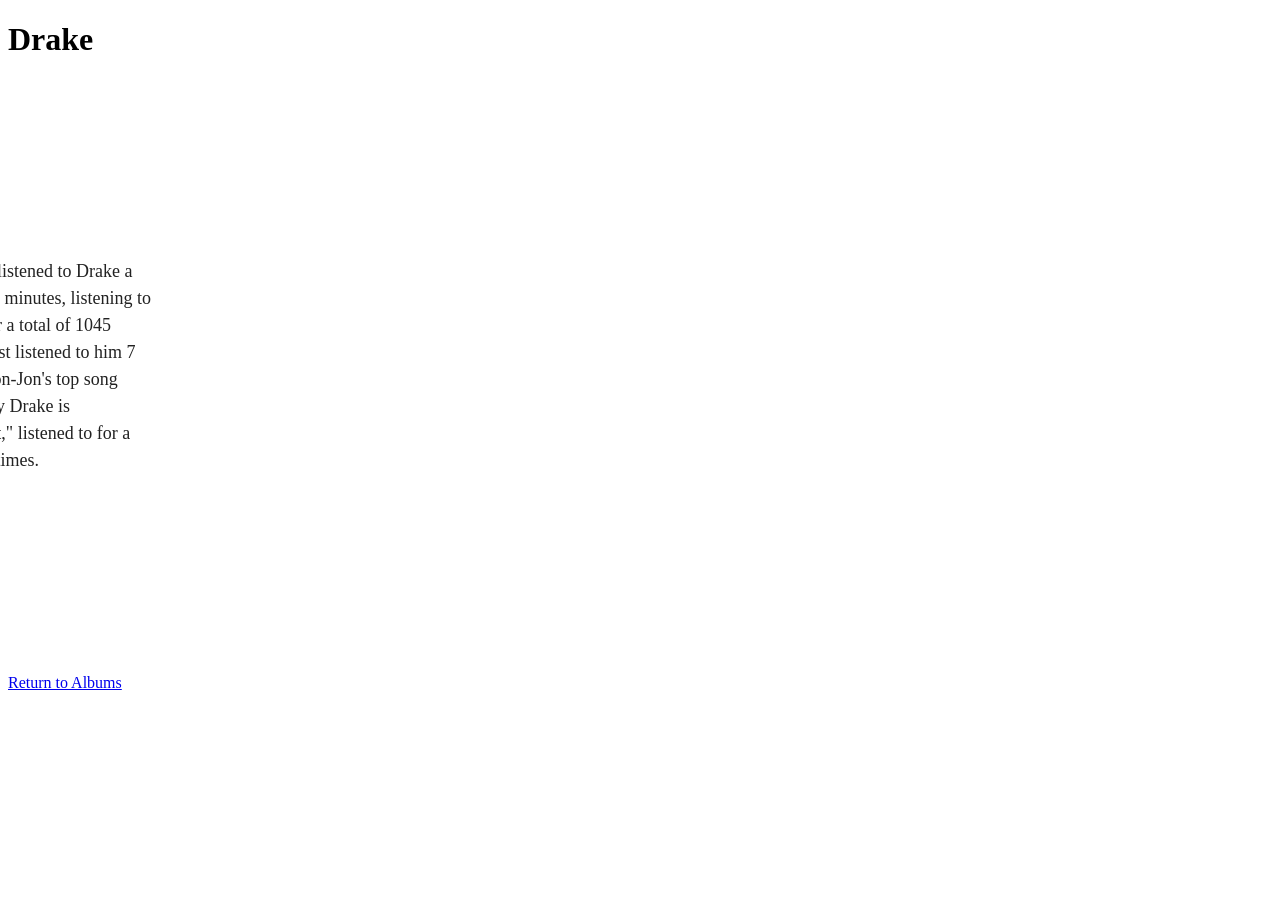
==== AlbumPages/Drake.html @ 048fa3b1 "Fix" ====
<!DOCTYPE html>
<html lang="en">
<head>
    <meta charset="UTF-8">
    <meta name="viewport" content="width=device-width, initial-scale=1.0">
    <title>Drake</title>
    <link rel="stylesheet" href="./AlbumPages/css/style2.css">
</head>
<body>
        <header>
        <h1 class="title">Drake</h1>
        </header>
        <main>
        <div class="slide-container">
            <div class="square7"></div>
                <p style=" margin: 200px -100px; position: static; width: 250px; color: #222; font-size: 18px; line-height: 1.5;">
        Jon-Jon has listened to Drake a total of
        4183 minutes, listening to his tracks for
        a total of 1045 times. He first listened
        to him 7 years ago. Jon-Jon's top song listened
        to by Drake is "Passionfruit," listened to
        for a total of 139 times.
        </p>
        </div>
            <div class="button-div">
            <a href="/index.html" class="button">Return to Albums</a>
        </div>
        </main>
</body>
</html>
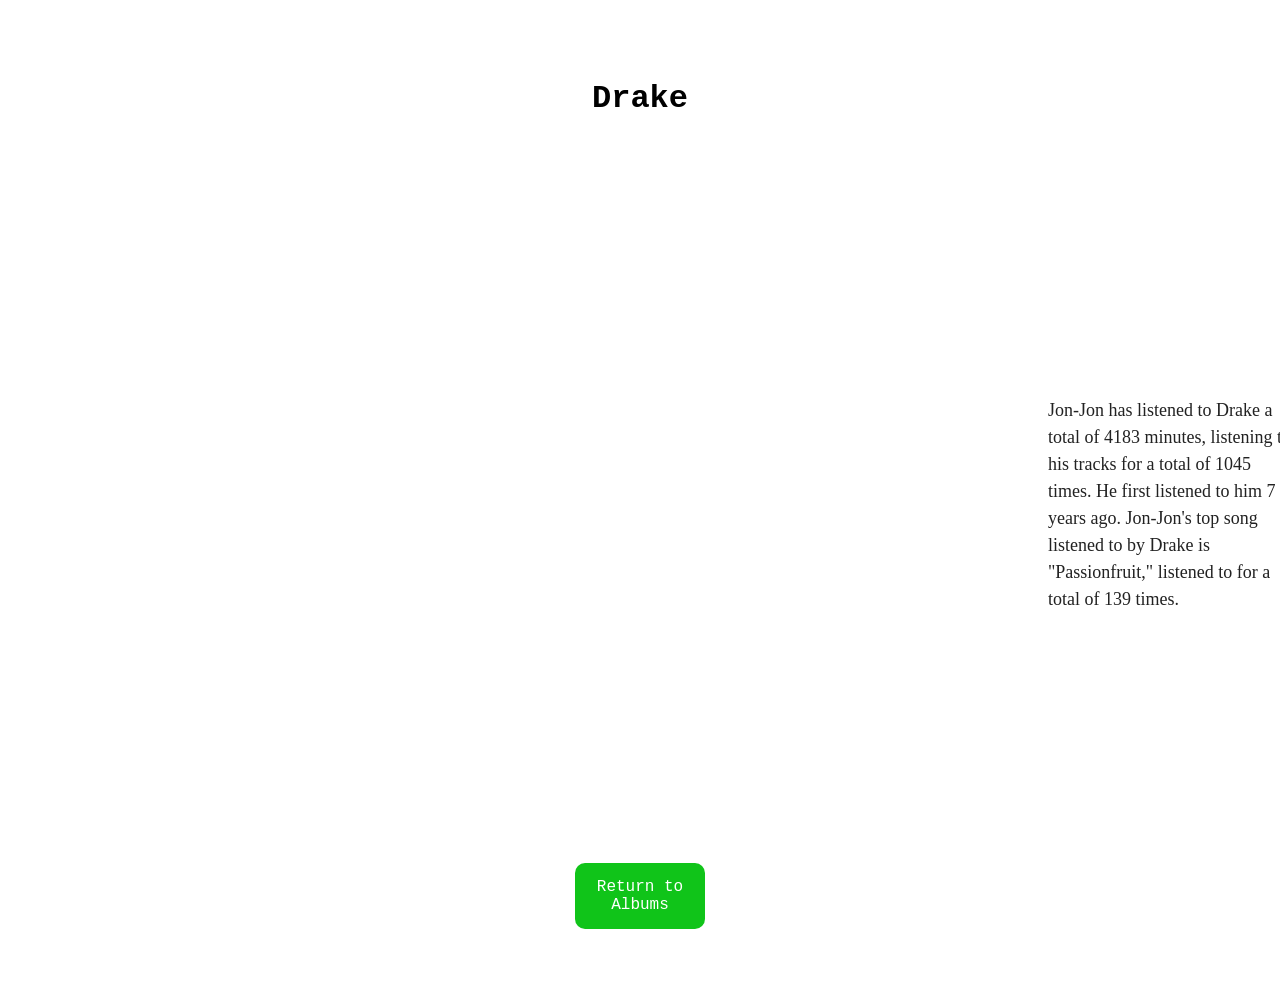
==== commit 231c9bfa: "Please fix" ====
--- a/AlbumPages/Drake.html
+++ b/AlbumPages/Drake.html
@@ -4,7 +4,7 @@
     <meta charset="UTF-8">
     <meta name="viewport" content="width=device-width, initial-scale=1.0">
     <title>Drake</title>
-    <link rel="stylesheet" href="./AlbumPages/css/style2.css">
+    <link rel="stylesheet" href="css/style2.css">
 </head>
 <body>
         <header>
--- a/AlbumPages/css/style2.css
+++ b/AlbumPages/css/style2.css
@@ -0,0 +1,208 @@
+.title {
+    font-family:'Courier New', Courier, monospace;
+    text-align: center;
+    margin: 80px auto;
+}
+
+body{
+    animation: change-color 10s infinite alternate;
+}
+
+@keyframes change-color {
+    0% {background-color: antiquewhite;}
+    50% {background-color: pink;}
+    100% {background-color:aquamarine;}
+}
+
+body {
+    position: relative;
+}
+
+body > h1 {
+    position: absolute;
+    top: 20px;
+    left: 50%;
+    transform: translateX(-50%);
+    margin: 0;
+    z-index: 10;
+}
+
+.square {
+    width: 500px;
+    height: 500px;
+    border-radius: 100%;
+    margin: 30px 300px;
+    text-align: left;
+    background-image: url(/images/Igor.jpg);
+    background-position: center;
+    background-size: cover;
+    animation: rotate 15s infinite;
+    animation-timing-function: linear;
+}
+
+.square2 {
+    width: 500px;
+    height: 500px;
+    border-radius: 100%;
+    margin: 30px 300px;
+    text-align: left;
+    background-image: url(./images/Graduation.jpg);
+    background-position: center;
+    background-size: cover;
+    animation: rotate 15s infinite;
+    animation-timing-function: linear;
+}
+
+.square3 {
+    width: 500px;
+    height: 500px;
+    border-radius: 100%;
+    margin: 30px 300px;
+    text-align: left;
+    background-image: url(./images/Thriller.png);
+    background-position: center;
+    background-size: cover;
+    animation: rotate 15s infinite;
+    animation-timing-function: linear;
+}
+
+.square4 {
+    width: 500px;
+    height: 500px;
+    border-radius: 100%;
+    margin: 30px 300px;
+    text-align: left;
+    background-image: url(./images/Post\ Malone.webp);
+    background-position: center;
+    background-size: cover;
+    animation: rotate 15s infinite;
+    animation-timing-function: linear;
+}
+
+.square5 {
+    width: 500px;
+    height: 500px;
+    border-radius: 100%;
+    margin: 30px 300px;
+    text-align: left;
+    background-image: url(./images/Gambino.jpg);
+    background-position: center;
+    background-size: cover;
+    animation: rotate 15s infinite;
+    animation-timing-function: linear;
+}
+
+.square6 {
+    width: 500px;
+    height: 500px;
+    border-radius: 100%;
+    margin: 30px 300px;
+    text-align: left;
+    background-image: url(./images/Gorillaz.png);
+    background-position: center;
+    background-size: cover;
+    animation: rotate 15s infinite;
+    animation-timing-function: linear;
+}
+
+.square7 {
+    width: 500px;
+    height: 500px;
+    border-radius: 100%;
+    margin: 30px 300px;
+    text-align: left;
+    background-image: url(./images/Drake.jpg);
+    background-position: center;
+    background-size: cover;
+    animation: rotate 15s infinite;
+    animation-timing-function: linear;
+}
+
+.square8 {
+    width: 500px;
+    height: 500px;
+    border-radius: 100%;
+    margin: 30px 300px;
+    text-align: left;
+    background-image: url(./images/Damn.png);
+    background-position: center;
+    background-size: cover;
+    animation: rotate 15s infinite;
+    animation-timing-function: linear;
+}
+
+.slide-container {
+    width: 100%;
+    overflow: hidden;
+    animation: slideLeft 1.5s ease-out forwards;
+}
+
+
+/* Define the sliding movement */
+@keyframes slideLeft {
+    from {
+        transform: translateX(-150px);
+        opacity: 0;
+    }
+
+    to {
+        transform: translateX(0);
+        opacity: 1;
+    }
+}
+
+@keyframes rotate {
+    from {
+        transform: rotate(0deg);
+    }
+
+    to {
+        transform: rotate(360deg);
+    }
+}
+
+.slide-container {
+    width: 100%;
+    display: flex;
+    align-items: right;
+    gap: 40px;
+    overflow: visible;
+}
+
+.square {
+    flex: 0 0 500px;
+    margin: 30px 0 30px 300px;
+}
+
+.shape-description {
+    position: static;
+    width: 250px;
+    margin: 200px;
+    color: #222;
+    font-size: 18px;
+    line-height: 1.5;
+}
+
+.button-div{
+    text-align: center;
+}
+.button {
+    color: white;
+    background-color:rgb(16, 196, 25);
+    font-family: 'Courier New', Courier, monospace;
+    padding: 15px;
+    margin: 50px auto;
+    display: block;
+    width: 100px;
+    text-align: center;
+    border-radius: 10px;
+    text-decoration: none;
+    display: inline-block;
+    transition: all .5s;
+}
+
+.button:hover {
+    background-color: blueviolet;
+    color: black;
+    transform: scale(1.2);
+}
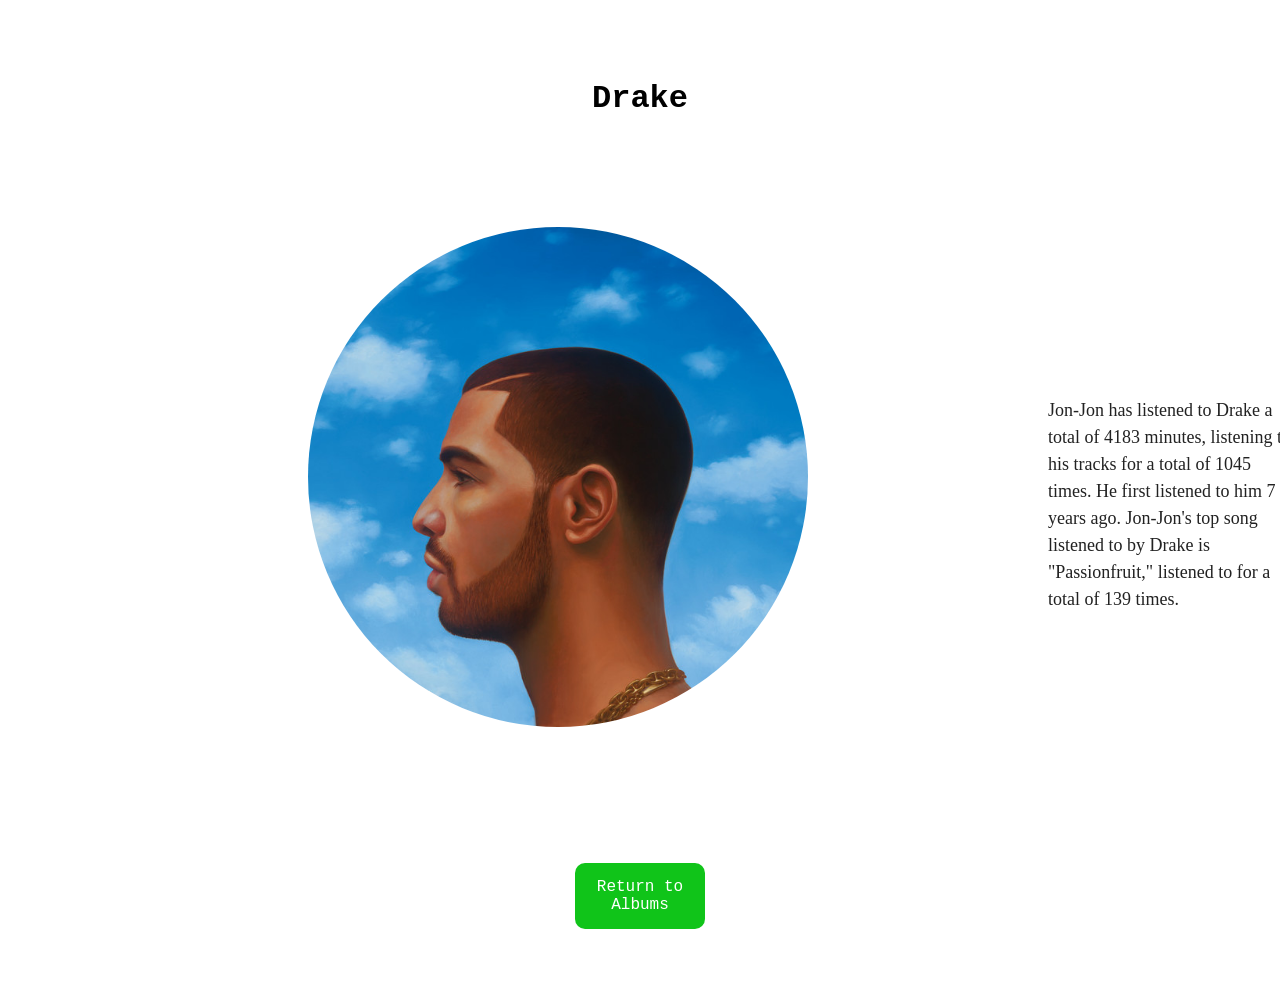
==== commit 8a196402: "Please" ====
--- a/AlbumPages/Drake.html
+++ b/AlbumPages/Drake.html
@@ -23,7 +23,7 @@
         </p>
         </div>
             <div class="button-div">
-            <a href="/index.html" class="button">Return to Albums</a>
+            <a href="//index.html" class="button">Return to Albums</a>
         </div>
         </main>
 </body>
--- a/AlbumPages/css/style2.css
+++ b/AlbumPages/css/style2.css
@@ -33,7 +33,7 @@
     border-radius: 100%;
     margin: 30px 300px;
     text-align: left;
-    background-image: url(/images/Igor.jpg);
+    background-image: url(/AlbumPages/images/Igor.jpg);
     background-position: center;
     background-size: cover;
     animation: rotate 15s infinite;
@@ -46,7 +46,7 @@
     border-radius: 100%;
     margin: 30px 300px;
     text-align: left;
-    background-image: url(./images/Graduation.jpg);
+    background-image: url(/AlbumPages/images/Graduation.jpg);
     background-position: center;
     background-size: cover;
     animation: rotate 15s infinite;
@@ -59,7 +59,7 @@
     border-radius: 100%;
     margin: 30px 300px;
     text-align: left;
-    background-image: url(./images/Thriller.png);
+    background-image: url(/AlbumPages/images/Thriller.png);
     background-position: center;
     background-size: cover;
     animation: rotate 15s infinite;
@@ -72,7 +72,7 @@
     border-radius: 100%;
     margin: 30px 300px;
     text-align: left;
-    background-image: url(./images/Post\ Malone.webp);
+    background-image: url(/AlbumPages/images/Post\ Malone.webp);
     background-position: center;
     background-size: cover;
     animation: rotate 15s infinite;
@@ -85,7 +85,7 @@
     border-radius: 100%;
     margin: 30px 300px;
     text-align: left;
-    background-image: url(./images/Gambino.jpg);
+    background-image: url(/AlbumPages/images/Gambino.jpg);
     background-position: center;
     background-size: cover;
     animation: rotate 15s infinite;
@@ -98,7 +98,7 @@
     border-radius: 100%;
     margin: 30px 300px;
     text-align: left;
-    background-image: url(./images/Gorillaz.png);
+    background-image: url(/AlbumPages/images/Gorillaz.png);
     background-position: center;
     background-size: cover;
     animation: rotate 15s infinite;
@@ -111,7 +111,7 @@
     border-radius: 100%;
     margin: 30px 300px;
     text-align: left;
-    background-image: url(./images/Drake.jpg);
+    background-image: url(/AlbumPages/images/Drake.jpg);
     background-position: center;
     background-size: cover;
     animation: rotate 15s infinite;
@@ -124,7 +124,7 @@
     border-radius: 100%;
     margin: 30px 300px;
     text-align: left;
-    background-image: url(./images/Damn.png);
+    background-image: url(/AlbumPages/images/Damn.png);
     background-position: center;
     background-size: cover;
     animation: rotate 15s infinite;
